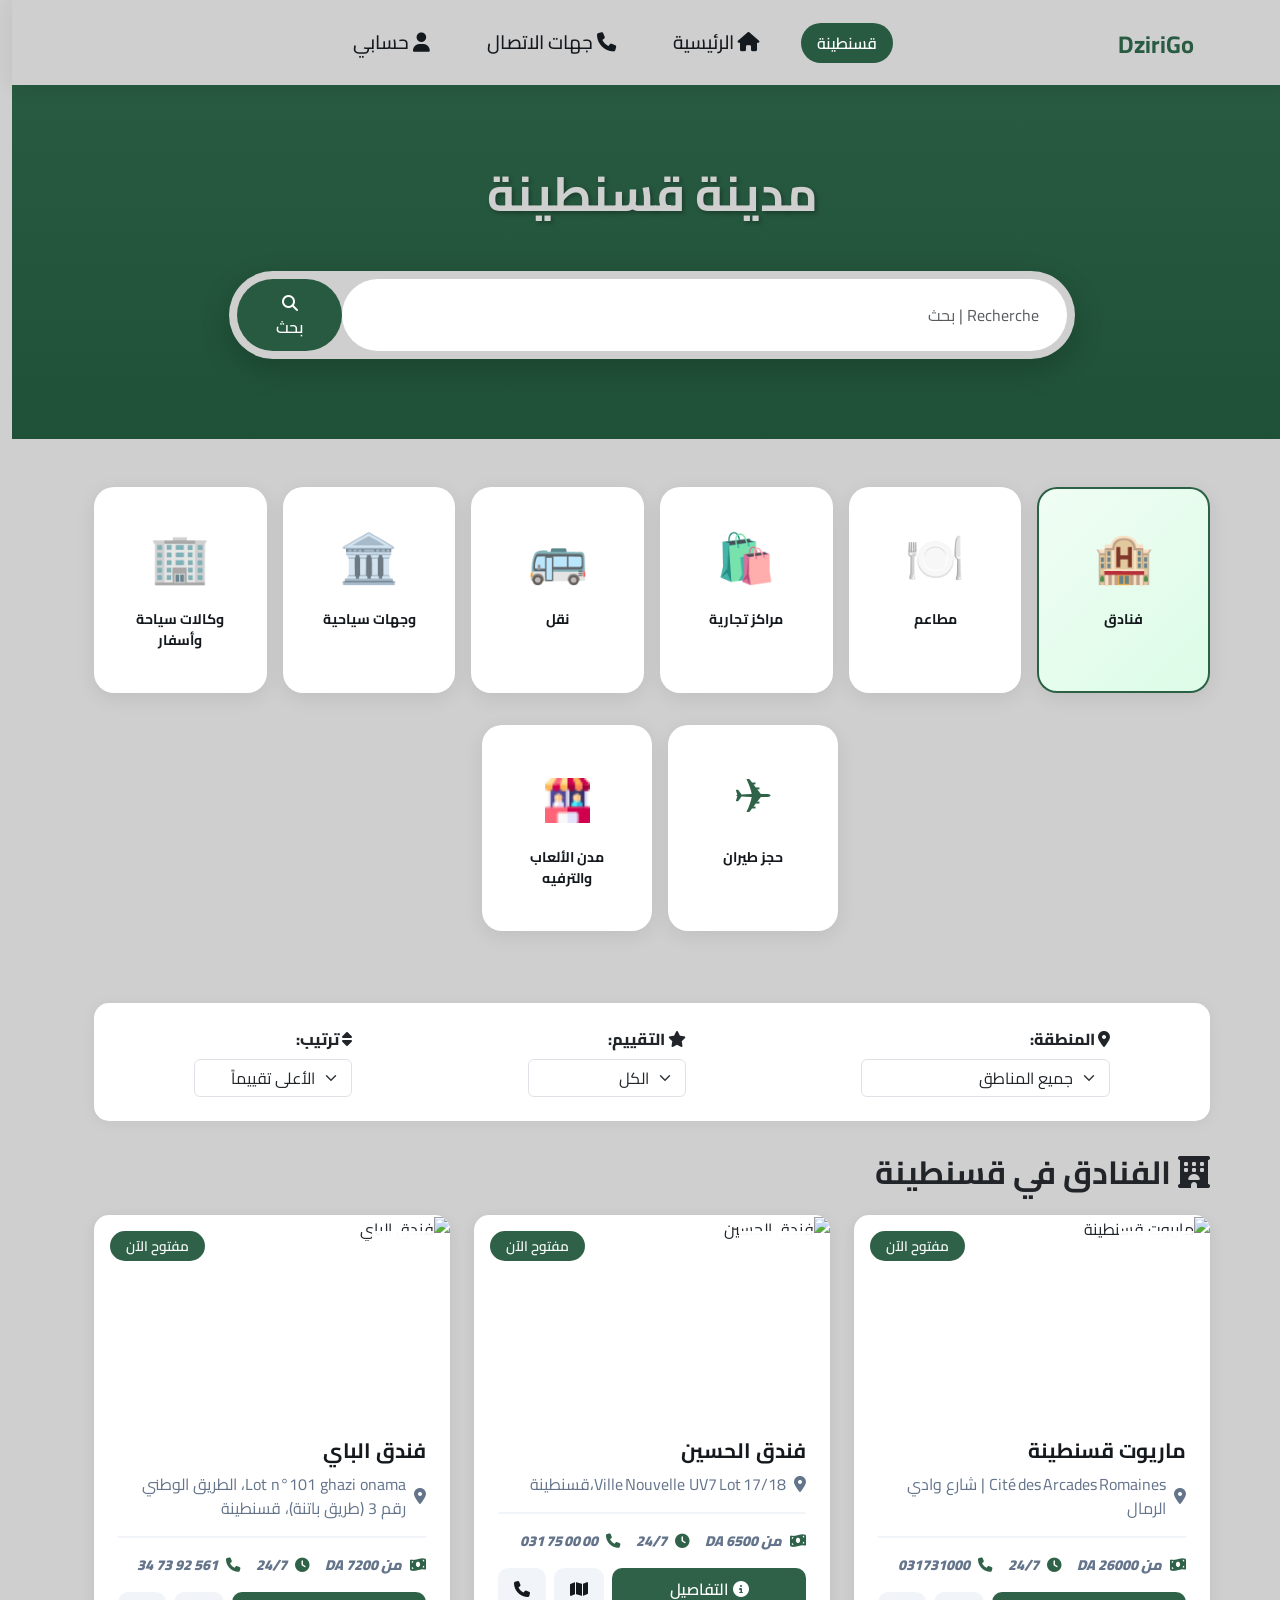
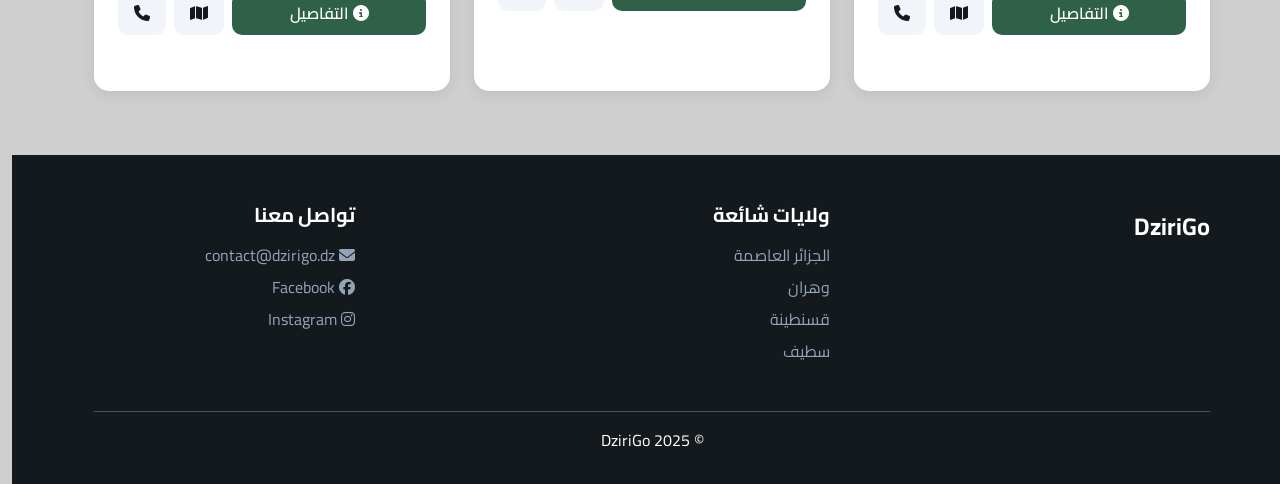
==== index.html @ ba81bd39 "first commit" ====
<!DOCTYPE html>
<html lang="ar" dir="rtl">
<head>
    <meta charset="UTF-8">
    <meta name="viewport" content="width=device-width, initial-scale=1.0">
    <title>DziriGo - دليلك الشامل للجزائر</title>
    <link href="https://cdn.jsdelivr.net/npm/bootstrap@5.3.0/dist/css/bootstrap.min.css" rel="stylesheet">
    <link rel="stylesheet" href="https://cdnjs.cloudflare.com/ajax/libs/font-awesome/6.4.0/css/all.min.css">
    <link rel="stylesheet" href="/style.css">
</head>
<body>
    
    <nav class="navbar navbar-expand-lg sticky-top">
        <div class="container">
            <a class="navbar-brand" href="#">
                <span class="flag-icon">DziriGo</span> 
            </a>
            <button class="navbar-toggler" type="button" data-bs-toggle="collapse" data-bs-target="#navbarNav">
                <span class="navbar-toggler-icon"></span>
            </button>
            <div class="collapse navbar-collapse" id="navbarNav">
                <ul class="navbar-nav me-auto">
                    <li class="nav-item">
                        <select class="city-selector form-select" id="citySelector">
                            <option value="constantine">قسنطينة</option>
                            <option value="oran">وهران</option>
                            <option value="setif">سطيف</option>
                        </select>
                    </li>
                </ul>
                <ul class="navbar-nav ms-auto" >
                    <li class="nav-item">
                        <a class="nav-link" href="#" ><i class="fas fa-home"></i> الرئيسية</a>
                    </li>
                    <li class="nav-item">
                        <a class="nav-link" href="#"><i class="fas fa-phone"></i> جهات الاتصال</a>
                    </li>
                    <li class="nav-item">
                        <a class="nav-link" href="#"><i class="fas fa-user"></i> حسابي</a>
                    </li>
                </ul>
            </div>
        </div>
    </nav>

  
    <section class="hero-section">
        <div class="container text-center">
            <h1 class="hero-title">مدينة قسنطينة </h1>
            </div> 
            <div class="row justify-content-center">
                <div class="col-lg-8">
                    <div class="search-box">
                        <div class="d-flex">
                            <input type="text" class="form-control" placeholder=" Recherche | بحث ">
                            <button type="button">
                                <i class="fas fa-search"></i> بحث
                            </button>
                        </div>
                    </div>
                </div>
            </div>
        </div>
    </section>

   
    <section class="categories-section">
        <div class="container">
            <div class="row g-3">
                <div class="col-6 col-md-4 col-lg-2">
                    <div class="category-card active" data-category="hotels">
                        <div class="category-icon">🏨</div>
                        <div class="category-title">فنادق</div>
                        <!-- <div class="category-count">18 مكان</div> -->
                    </div>
                </div>
                <div class="col-6 col-md-4 col-lg-2">
                    <div class="category-card" data-category="restaurants">
                        <div class="category-icon">🍽️</div>
                        <div class="category-title">مطاعم</div>
                        <!-- <div class="category-count">85 مكان</div> -->
                    </div>
                </div>
                <div class="col-6 col-md-4 col-lg-2">
                    <div class="category-card" data-category="malls">
                        <div class="category-icon">🛍️</div>
                        <div class="category-title">مراكز تجارية</div>
                        <!-- <div class="category-count">12 مكان</div> -->
                    </div>
                </div>
                <div class="col-6 col-md-4 col-lg-2">
                    <div class="category-card" data-category="transport">
                        <div class="category-icon">🚌</div>
                        <div class="category-title">نقل</div>
                        <!-- <div class="category-count">24 محطة</div> -->
                    </div>
                </div>
                <div class="col-6 col-md-4 col-lg-2">
                    <div class="category-card" data-category="tourism">
                        <div class="category-icon">🏛️</div>
                        <div class="category-title">وجهات سياحية</div>
                        <!-- <div class="category-count">15 مكان</div> -->
                    </div>
                </div>
                <div class="col-6 col-md-4 col-lg-2">
                    <div class="category-card" data-category="services">
                        <div class="category-icon">🏢</div>
                        <div class="category-title text-size">وكالات سياحة وأسفار</div>
                        <!-- <div class="category-count">32 مكان</div> -->
                    </div>
                </div>
                <div class="row g-3 card-center">
                    <div class="col-6 col-md-5 col-lg-2">
                    <div class="category-card" data-category="bligthbkings">
                        <div class="category-icon">✈</div>
                        <div class="category-title text-size">حجز طيران</div>
                        <!-- <div class="category-count">32 مكان</div> -->
                    </div>
                </div>
                 <div class="col-6 col-md-5 col-lg-2">
                    <div class="category-card" data-category="gamescities">
                        <div class="category-icon"><img src="/booth.png" style="width: 45px;"></div>
                        <div class="category-title text-size"> مدن الألعاب والترفيه</div>
                        <!-- <div class="category-count">32 مكان</div> -->
                    </div>
                </div>
                </div>
            </div>
        </div>
    </section>

  
    <div class="container mt-4">
        <div class="filter-section">
            <div class="row align-items-center ">
                <div class="col-md-3 mb-3 mb-md-0">
                    <label class="form-label mb-2"><i class="fas fa-map-marker-alt"></i> المنطقة:</label>
                    <select class="form-select" id="areaFilter">
                        <option>جميع المناطق</option>
                        <option>وسط المدينة</option>
                        <option>الكدية</option>
                        <option>بومزو</option>
                        <option>زواغي</option>
                        <option>بلدية ابن باديس</option>
                    </select>
                </div>
                <div class="col-md-2 mb-3 mb-md-0">
                    <label class="form-label mb-2"><i class="fas fa-star"></i> التقييم:</label>
                    <select class="form-select" id="ratingFilter">
                        <option>الكل</option>
                        <option>5 نجوم</option>
                        <option>4+ نجوم</option>
                        <option>3+ نجوم</option>
                    </select>
                </div>
                <div class="col-md-2 mb-3 mb-md-0">
                    <label class="form-label mb-2"><i class="fas fa-sort"></i> ترتيب:</label>
                    <select class="form-select" id="sortFilter">
                        <option>الأعلى تقييماً</option>
                        <option>الأقل سعراً</option>
                        <option>الأقرب</option>
                    </select>
                </div>

            </div>
        </div>

     
        <h2 class="mb-4 fw-bold" id="categoryTitle">
            <i class="fas fa-hotel"></i> الفنادق في قسنطينة
        </h2>
        <div class="row" id="placesContainer"></div>
    </div>

   
    <footer class="footer">
        <div class="container">
            <div class="row row-flex">
                <div class="col-md-2 mb-4">
                    <a class="navbar-brand" href="#">
                        <span class="flag-icon" style="color: white;">DziriGo</span> 
                    </a>
                </div>
                <div class="col-md-3 mb-4">
                    <h5>ولايات شائعة</h5>
                    <a href="#" class="footer-link">الجزائر العاصمة</a>
                    <a href="#" class="footer-link">وهران</a>
                    <a href="#" class="footer-link">قسنطينة</a>
                    <a href="#" class="footer-link">سطيف</a>
                </div>
                <div class="col-md-3 mb-4">
                    <h5>تواصل معنا</h5>
                    <a href="#" class="footer-link"><i class="fas fa-envelope"></i> contact@dzirigo.dz</a>
                    <a href="#" class="footer-link"><i class="fab fa-facebook"></i> Facebook</a>
                    <a href="#" class="footer-link"><i class="fab fa-instagram"></i> Instagram</a>
                </div>
            </div>
            <hr class="bg-secondary">
            <div class="text-center text-muted">
                <p style="color: white;">© DziriGo 2025 </p>
            </div>
        </div>
    </footer>

    <script src="https://cdn.jsdelivr.net/npm/bootstrap@5.3.0/dist/js/bootstrap.bundle.min.js"></script>
    <script src="/index.js"></script>
</body>
</html>
---- style.css ----
@import url('https://fonts.googleapis.com/css2?family=Cairo:wght@300;400;600;700&display=swap');
        
        * {
            font-family: 'Cairo', sans-serif;
            margin: 0;
            padding: 0;
            box-sizing: border-box;
        }
        
        :root {
            --primary: #0b4628d9;
            --secondary: #FF0000;
            --dark: rgb(20, 25, 30);
            --light: #cfcfcf;
            --white: #ffffff;
            /* f8fafc */
        }
        
        body {
            background-color: var(--light);
            overflow-x: hidden;
            width: 100%;
        }
    
        .navbar {
            background: var(--light);
            box-shadow: 0 2px 20px rgba(0,0,0,0.08);
            padding: 1rem 0;
            width: 100%;
        }
        .navbarNav{
            text-decoration: var(--light);
        }
        a{
            color: var(--light);
        }
        a:hover{
            color: white;
        }
        .nav-item{
            font-size: larger;
            margin-left: 25px;
        }
        .nav-item:hover{
            background:#008f44;
            border-radius: 25px;
            font-weight: 800;
            font-size: large;
        }
        .navbar-brand {
            font-size: 1.8rem;
            font-weight: 700;
            color: var(--primary) !important;
        }
        
        .flag-icon {
            font-size: 1.5rem;
            margin-left: 0.5rem;
        }
        
        .nav-link {
            color: var(--dark) !important;
            font-weight: 500;
            margin: 0 0.5rem;
            transition: color 0.3s;
        }
        
        .nav-link:hover {
            color: var(--primary) !important;
        }
        
        .city-selector {
            background: var(--primary);
            color: white;
            border: none;
            padding: 0.5rem 1rem;
            border-radius: 25px;
            font-weight: 600;
        }

        .hero-section {
            background: linear-gradient(#0b4628d9, rgba(0, 59, 30, 0.85));
            padding: 5rem 0;
            color: #cfcfcf;
            position: relative;
        }
        
        .hero-title {
            font-size: 3rem;
            font-weight: 700;
            margin-bottom: 1rem;
            text-shadow: 2px 2px 4px rgba(0,0,0,0.3);
        }
        .card-center{
            display: flex;
            justify-content: center;
            /* align-items: center; */
            /* margin-left: 10px; */
        }
        .container{
            /* text-align: center; */
        }
        
        .hero-subtitle {
            font-size: 1.3rem;
            opacity: 0.95;
            text-shadow: 1px 1px 2px rgba(0,0,0,0.3);
        }
        
        .city-badge {
            background: rgba(255,255,255,0.2);
            backdrop-filter: blur(10px);
            padding: 1rem 2rem;
            border-radius: 15px;
            display: inline-block;
            margin-top: 1rem;
        }
        

        .align-items-center{
            font-weight: 800;
            display: flex;
            justify-content: space-around;

        }
        .search-box {
            background: var(--light);
            border-radius: 50px;
            padding: 0.5rem;
            box-shadow: 0 10px 30px rgba(0,0,0,0.2);
            margin-top: 2rem;
        }
        
        .search-box input {
            border: none;
            padding: 0.75rem 1.5rem;
            border-radius: 50px;
            width: 100%;
        }
        
        .search-box input:focus {
            outline: none;
        }
        
        .search-box button {
            background: var(--primary);
            color: white;
            border: none;
            padding: 0.75rem 2rem;
            border-radius: 50px;
            font-weight: 600;
        }
        
       
        .categories-section {
            padding: 3rem 0;
            /* margin-top: -3rem; */
            position: relative;
            z-index: 10;
        }
        
        .category-card {
            background: white;
            border-radius: 20px;
            padding: 2rem;
            text-align: center;
            box-shadow: 0 5px 20px rgba(0,0,0,0.08);
            transition: all 0.3s;
            cursor: pointer;
            height: 100%;
            border: 2px solid transparent;
        }
        
        .category-card:hover {
            transform: translateY(-10px);
            box-shadow: 0 15px 40px rgba(0,0,0,0.15);
            border-color: var(--primary);
        }
        
        .category-card.active {
            border-color: var(--primary);
            background: linear-gradient(135deg, #f0fdf4 0%, #dcfce7 100%);
        }
        
        .category-icon {
            font-size: 3rem;
            margin-bottom: 1rem;
            color: var(--primary);
        }
        
        .category-title {
            font-size: 14px;
            font-weight: 700;
            color: var(--dark);
            margin-bottom: 0.5rem;
        }
        /* .text-size{
            font-size: 14px;
            font-weight: 900;
        } */
        .category-count {
            color: #64748b;
            font-size: 0.9rem;
        }
        .place-info{
            font-size: larger;
            font-weight: 900;
            font-style: italic;
        }
        
      
        .filter-section {
            background: white;
            border-radius: 15px;
            padding: 1.5rem;
            margin-bottom: 2rem;
            box-shadow: 0 2px 15px rgba(0,0,0,0.05);
        }
        
      
        .place-card {
            background: white;
            border-radius: 15px;
            overflow: hidden;
            box-shadow: 0 4px 15px rgba(0,0,0,0.08);
            transition: transform 0.3s, box-shadow 0.3s;
            margin-bottom: 2rem;
            height: 100%;
        }
        
        .place-card:hover {
            transform: translateY(-5px);
            box-shadow: 0 10px 30px rgba(0,0,0,0.15);
        }
        
        .place-img-wrapper {
            position: relative;
            height: 200px;
            overflow: hidden;
        }
        
        .place-img {
            width: 100%;
            height: 100%;
            object-fit: cover;
            transition: transform 0.5s;
        }
        
        .place-card:hover .place-img {
            transform: scale(1.1);
        }
        
        .rating-badge {
            position: absolute;
            top: 1rem;
            right: 1rem;
            background: rgba(255,255,255,0.95);
            padding: 0.5rem 1rem;
            border-radius: 25px;
            font-weight: 700;
            color: #f59e0b;
            backdrop-filter: blur(10px);
        }
        
        .status-badge {
            position: absolute;
            top: 1rem;
            left: 1rem;
            background: var(--primary);
            color: white;
            padding: 0.3rem 1rem;
            border-radius: 15px;
            font-size: 0.85rem;
            font-weight: 600;
        }
        
        .status-badge.closed {
            background: #dc2626;
        }
        
        .place-body {
            padding: 1.5rem;
        }
        
        .place-name {
            font-size: 1.3rem;
            font-weight: 700;
            color: var(--dark);
            margin-bottom: 0.5rem;
        }
        
        .place-location {
            color: #64748b;
            margin-bottom: 1rem;
            display: flex;
            align-items: center;
            gap: 0.5rem;
        }
        
        .place-info {
            display: flex;
            flex-wrap: wrap;
            gap: 1rem;
            margin-bottom: 1rem;
            padding-top: 1rem;
            border-top: 2px solid #f1f5f9;
        }
        
        .info-item {
            display: flex;
            align-items: center;
            gap: 0.5rem;
            color: #64748b;
            font-size: 0.9rem;
        }
        
        .info-item i {
            color: var(--primary);
        }
        
        .place-actions {
            display: flex;
            gap: 0.5rem;
        }
        
        .btn-details {
            flex: 1;
            background: var(--primary);
            color: white;
            border: none;
            padding: 0.6rem;
            border-radius: 10px;
            font-weight: 600;
            transition: all 0.3s;
        }
        
        .btn-details:hover {
            background: #008f44;
            transform: translateY(-2px);
        }
        
        .btn-location {
            background: #f1f5f9;
            color: var(--dark);
            border: none;
            padding: 0.6rem 1rem;
            border-radius: 10px;
            transition: all 0.3s;
        }
        
        .btn-location:hover {
            background: #e2e8f0;
        }
        
        .btn-call {
            background: #f1f5f9;
            color: var(--dark);
            border: none;
            padding: 0.6rem 1rem;
            border-radius: 10px;
            transition: all 0.3s;
        }
        
        .btn-call:hover {
            background: #e2e8f0;
        }
      
        .footer {
            background: var(--dark);
            color: white;
            padding: 3rem 0 1rem;
            margin-top: 4rem;
        }
        
        .footer h5 {
            font-weight: 700;
            margin-bottom: 1rem;
            color: white;
        }
        
        .footer-link {
            color: #94a3b8;
            text-decoration: none;
            display: block;
            margin-bottom: 0.5rem;
            transition: color 0.3s;
        }
        
        .footer-link:hover {
            color: white;
        }
        .row-flex{
            display: flex;
            justify-content: space-between;
            align-content: center;

        }
        
       
        @media (max-width: 768px) {
            .hero-title {
                font-size: 2rem;
            }
            
            .category-card {
                margin-bottom: 1rem;
            }
        }
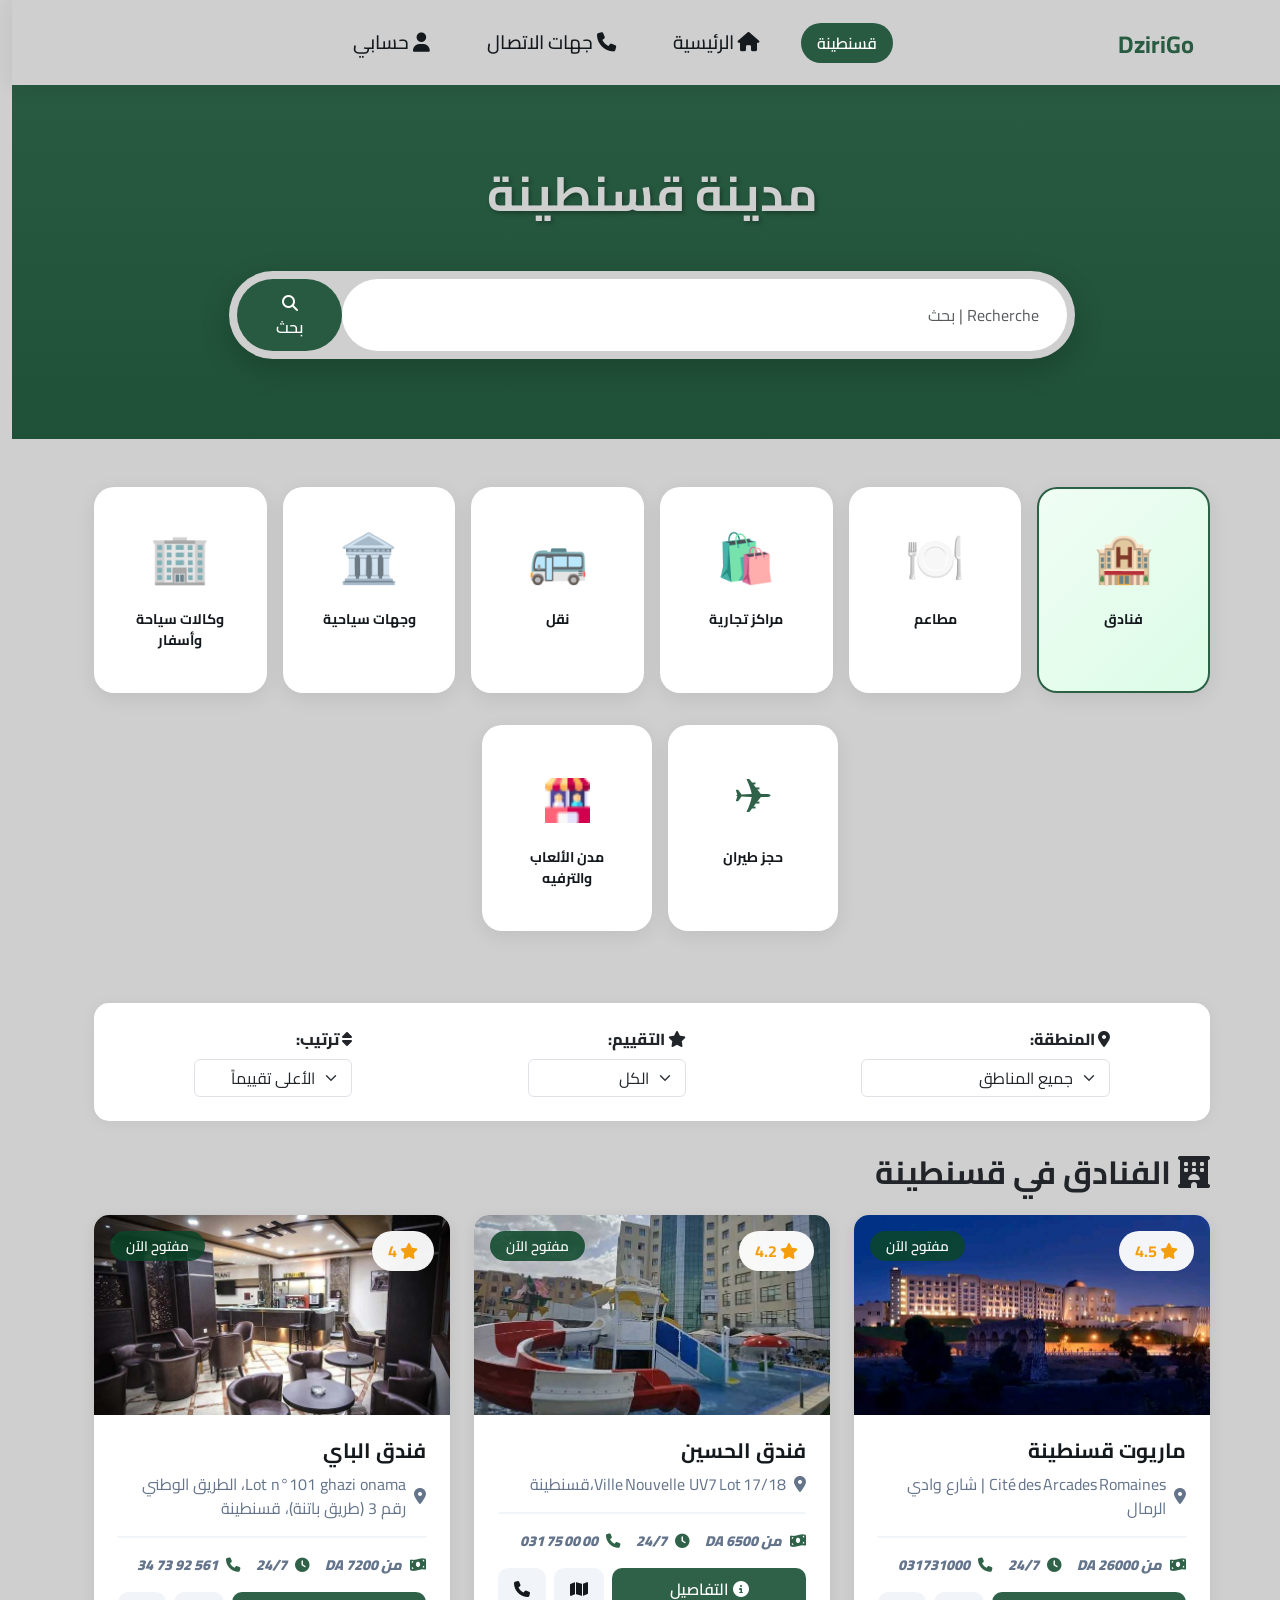
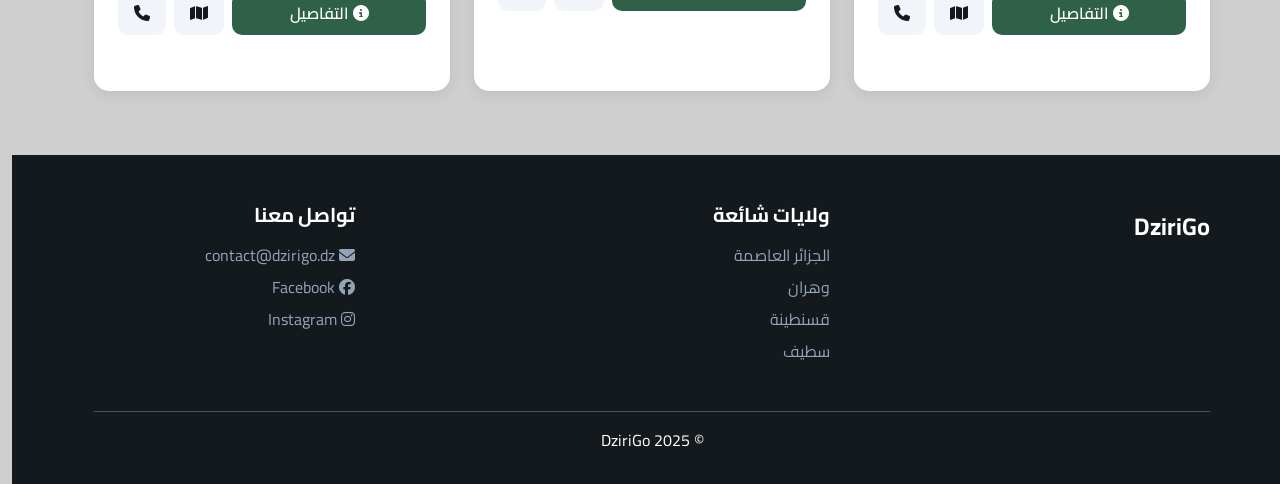
==== commit 27e60e33: "Add files via upload" ====
--- a/index.html
+++ b/index.html
@@ -119,7 +119,7 @@
                 </div>
                  <div class="col-6 col-md-5 col-lg-2">
                     <div class="category-card" data-category="gamescities">
-                        <div class="category-icon"><img src="/booth.png" style="width: 45px;"></div>
+                        <div class="category-icon"><img src="/icons/booth.png" style="width: 45px;"></div>
                         <div class="category-title text-size"> مدن الألعاب والترفيه</div>
                         <!-- <div class="category-count">32 مكان</div> -->
                     </div>
